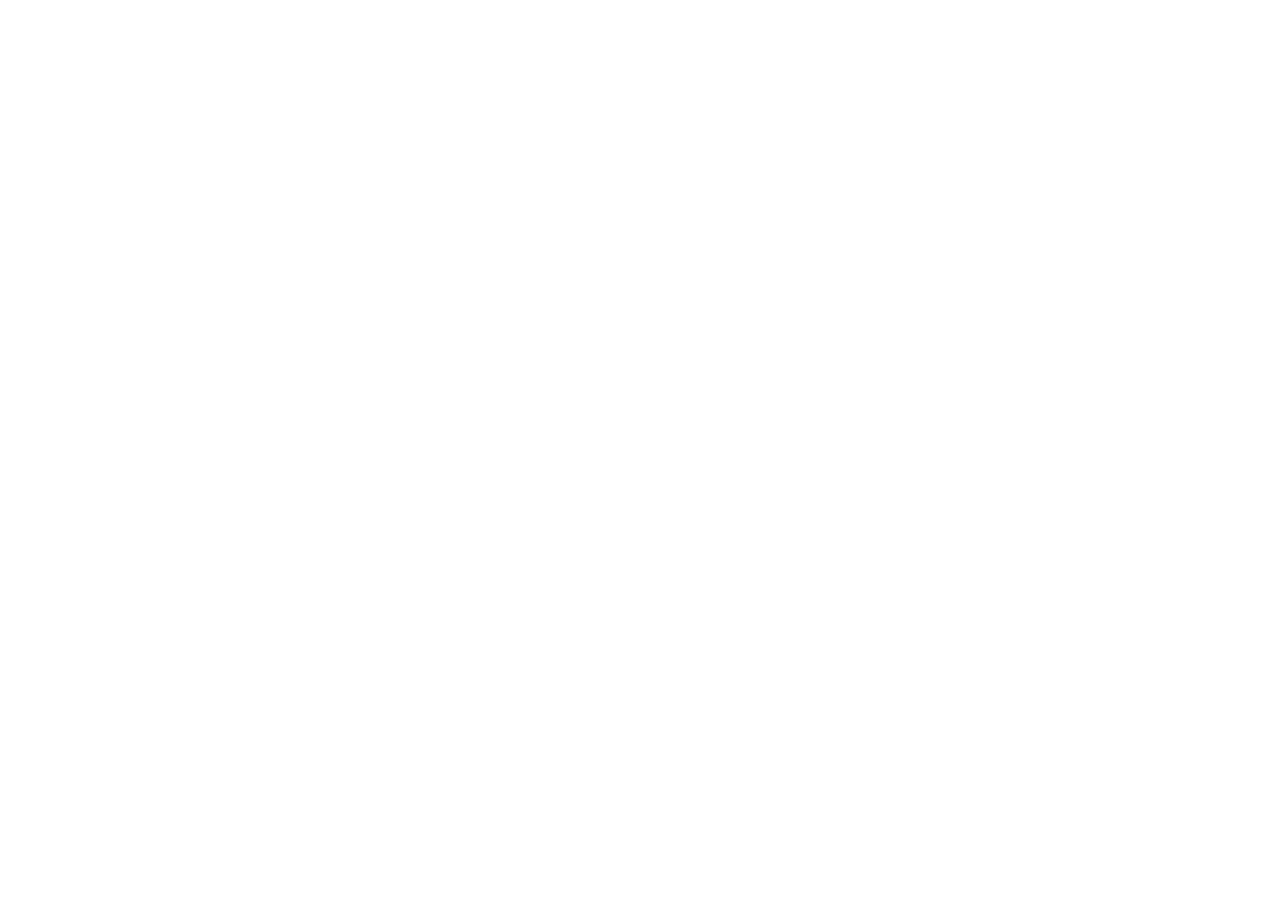
==== zanon alura+/index.html @ 05d80f3f "Add files via upload" ====
<!DOCTYPE html>
<html lang="pt-br">
<head>
    <meta charset="UTF-8">
    <meta http-equiv="X-UA-Compatible" content="IE=edge">
    <meta name="viewport" content="width=device-width, initial-scale=1.0">
    <title>Alura+</title>
    <link rel="stylesheet" href="style.css">
</head>
<body>
    
</body>
</html>
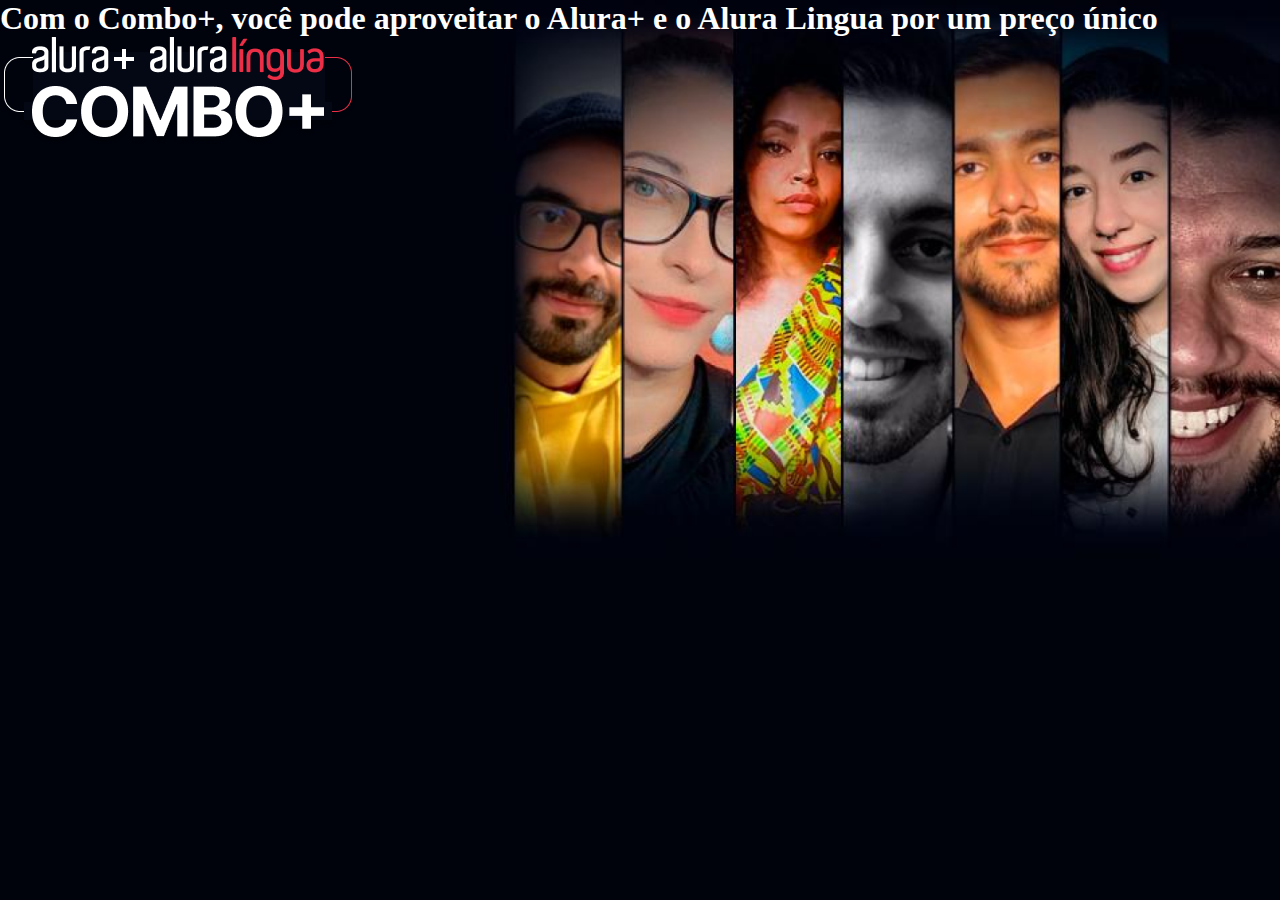
==== commit 52c6ddcb: "Add files via upload" ====
--- a/zanon alura+/index.html
+++ b/zanon alura+/index.html
@@ -8,6 +8,9 @@
     <link rel="stylesheet" href="style.css">
 </head>
 <body>
-    
+    <section class="container principal">
+        <h1>Com o Combo+, você pode aproveitar o Alura+ e o Alura Lingua por um preço único</h1>
+    <img src="img/Combo.png" alt="O combo+ é a junção do alura+ e o alura lingua">
+</section>
 </body>
 </html>--- a/zanon alura+/style.css
+++ b/zanon alura+/style.css
@@ -0,0 +1,26 @@
+:root {
+    --branco-principal: #FFFFFF;
+    --cinza-secundario: #C0C0C0;
+    --botão-azul: #167BF7;
+    --cor-de-fundo: #00030c;
+}
+
+body {
+    background-color: var(--cor-de-fundo);
+    color: var(--branco-principal)
+}
+
+* {
+    margin: 0;
+    padding: 0;
+}
+
+.principal{
+    background-image: url("img/Background.png");
+    background-repeat: no-repeat;
+    background-size: contain;
+}
+
+.container {
+    height: 100vh;
+}
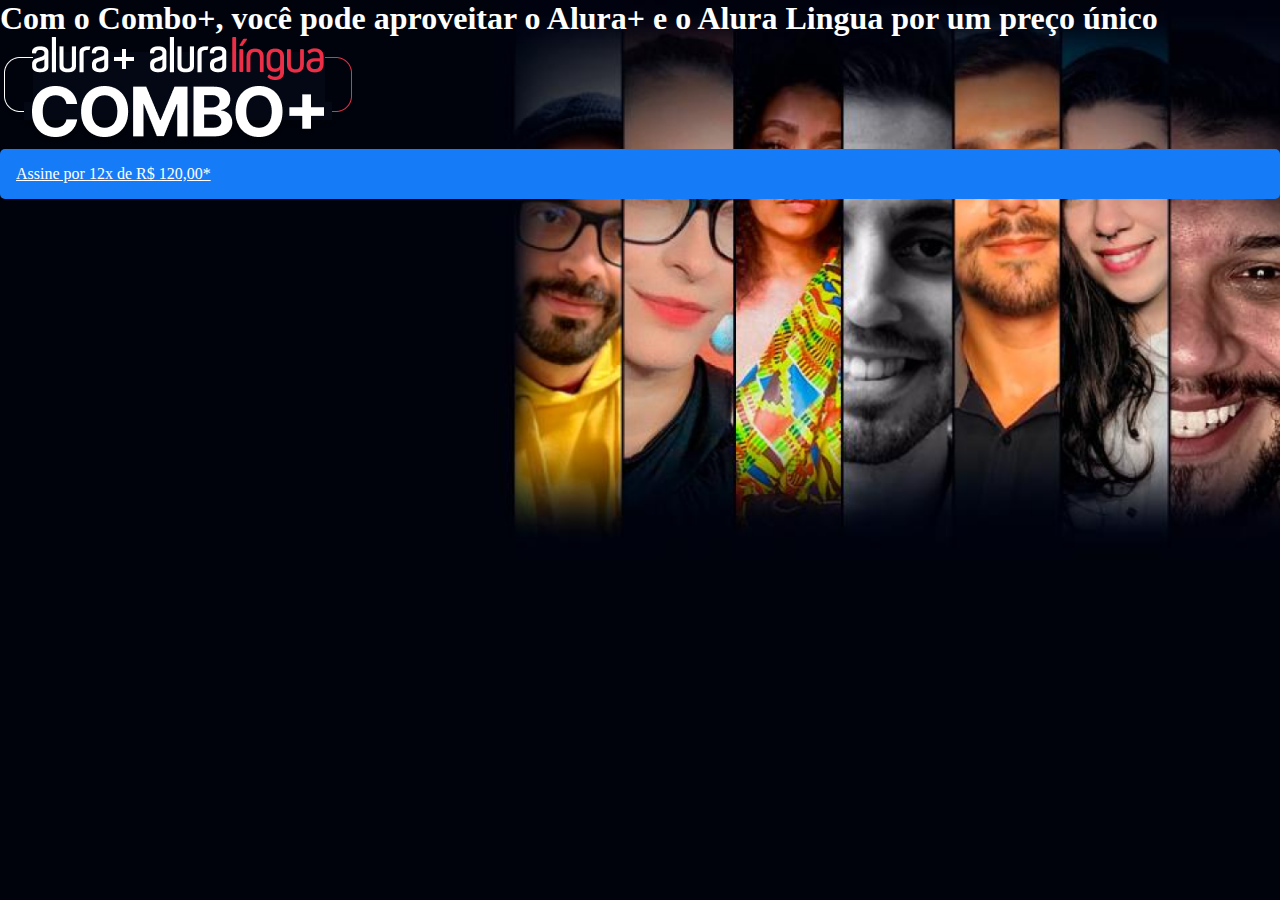
==== commit c27357a2: "Add files via upload" ====
--- a/zanon alura+/index.html
+++ b/zanon alura+/index.html
@@ -1,6 +1,7 @@
 <!DOCTYPE html>
 <html lang="pt-br">
 <head>
+    <title>Alura Plus</title>
     <meta charset="UTF-8">
     <meta http-equiv="X-UA-Compatible" content="IE=edge">
     <meta name="viewport" content="width=device-width, initial-scale=1.0">
@@ -11,6 +12,7 @@
     <section class="container principal">
         <h1>Com o Combo+, você pode aproveitar o Alura+ e o Alura Lingua por um preço único</h1>
     <img src="img/Combo.png" alt="O combo+ é a junção do alura+ e o alura lingua">
+    <a href="www.alura.com.br" class="container__botao">Assine por 12x de R$ 120,00*</a>
 </section>
 </body>
 </html>--- a/zanon alura+/style.css
+++ b/zanon alura+/style.css
@@ -24,3 +24,11 @@
 .container {
     height: 100vh;
 }
+
+.container__botao {
+    background-color: var(--botão-azul);
+    border-radius: 5px;
+    padding: 1em;
+    color: var(--branco-principal);
+    display: block;
+}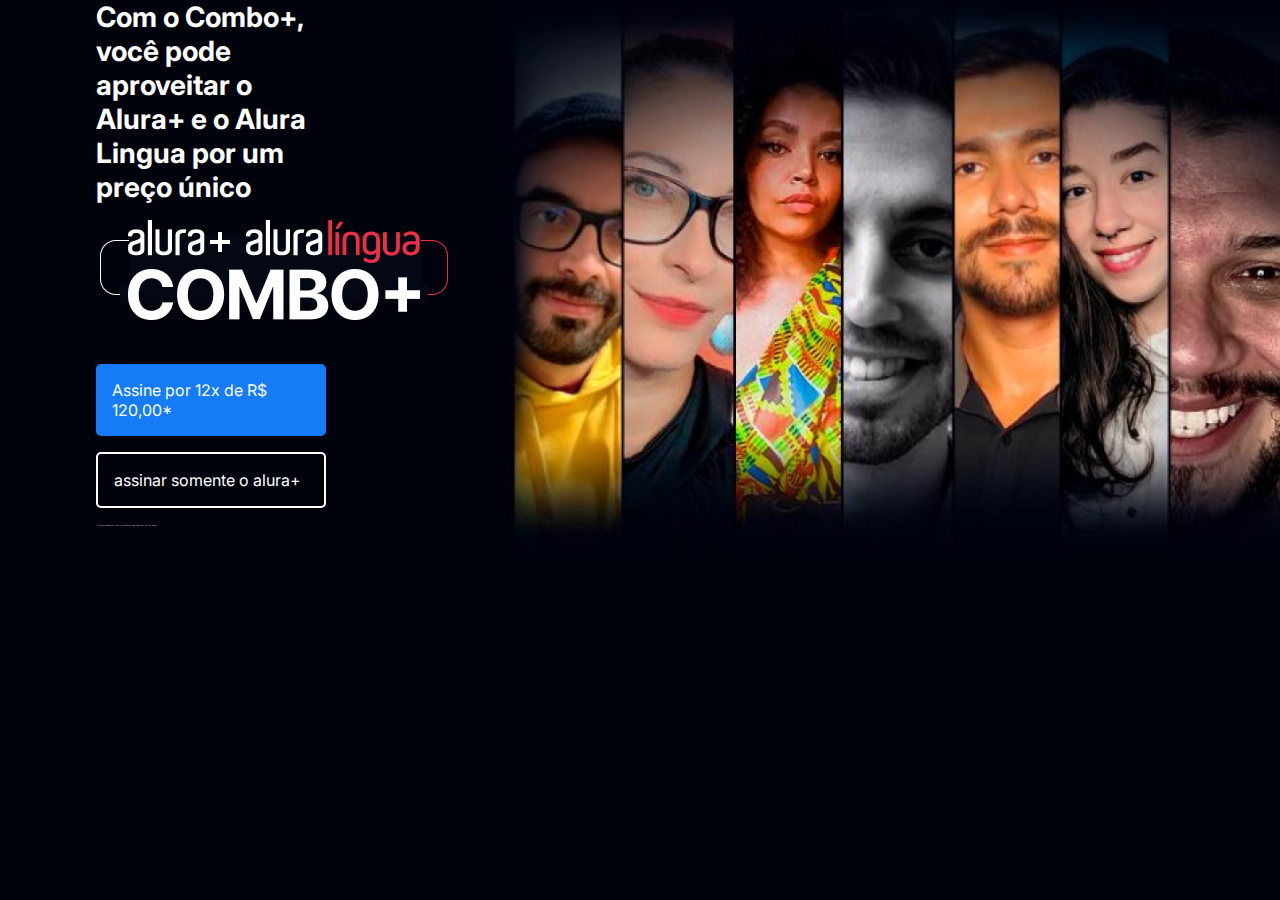
==== commit 34ee1254: "Add files via upload" ====
--- a/zanon alura+/index.html
+++ b/zanon alura+/index.html
@@ -7,12 +7,19 @@
     <meta name="viewport" content="width=device-width, initial-scale=1.0">
     <title>Alura+</title>
     <link rel="stylesheet" href="style.css">
+    <link rel="preconnect" href="https://fonts.googleapis.com">
+    <link rel="preconnect" href="https://fonts.gstatic.com" crossorigin>
+    <link href="https://fonts.googleapis.com/css2?family=Inter:wght@700&display=swap" rel="stylesheet">
 </head>
 <body>
     <section class="container principal">
-        <h1>Com o Combo+, você pode aproveitar o Alura+ e o Alura Lingua por um preço único</h1>
-    <img src="img/Combo.png" alt="O combo+ é a junção do alura+ e o alura lingua">
+        <div class="container__caixa">
+        <h1 class="container__titulo">Com o Combo+, você pode aproveitar o Alura+ e o Alura Lingua por um preço único</h1>
+    <img src="img/Combo.png" alt="O combo+ é a junção do alura+ e o alura lingua" class="container__imagem">
     <a href="www.alura.com.br" class="container__botao">Assine por 12x de R$ 120,00*</a>
+    <a href="www.alura.com.br" class="container__botao botão__secundario">assinar somente o alura+</a>
+    <p class="container__aviso">*o preço podevariar caso a assinatura seja feita em outros planos</p>
+    </div>
 </section>
 </body>
 </html>--- a/zanon alura+/style.css
+++ b/zanon alura+/style.css
@@ -3,11 +3,15 @@
     --cinza-secundario: #C0C0C0;
     --botão-azul: #167BF7;
     --cor-de-fundo: #00030c;
+    --fonte-principal:'inter';
 }
 
 body {
     background-color: var(--cor-de-fundo);
-    color: var(--branco-principal)
+    color: var(--branco-principal);
+    font-family:var(--fonte-principal);
+    font-size: 16px;
+    font-weight: 400;
 }
 
 * {
@@ -23,6 +27,8 @@
 
 .container {
     height: 100vh;
+    display: grid;
+    grid-template-columns: 33% 33% 33%;
 }
 
 .container__botao {
@@ -31,4 +37,29 @@
     padding: 1em;
     color: var(--branco-principal);
     display: block;
+    text-decoration: none;
+    margin-bottom: 1em;
+}
+
+.botão__secundario {
+    background-color: transparent;
+    border: 2px solid var(--branco-principal)
+}
+
+.container__aviso {
+    font-size:2px ;
+    color:var(--cinza-secundario);
+}
+
+.container__titulo {
+    font-size:28px;
+    font-weight: 700;
+}
+
+.container__imagem {
+    margin: 1em 0 2em 0;
+}
+
+.container__caixa {
+    margin:0 6em;
 }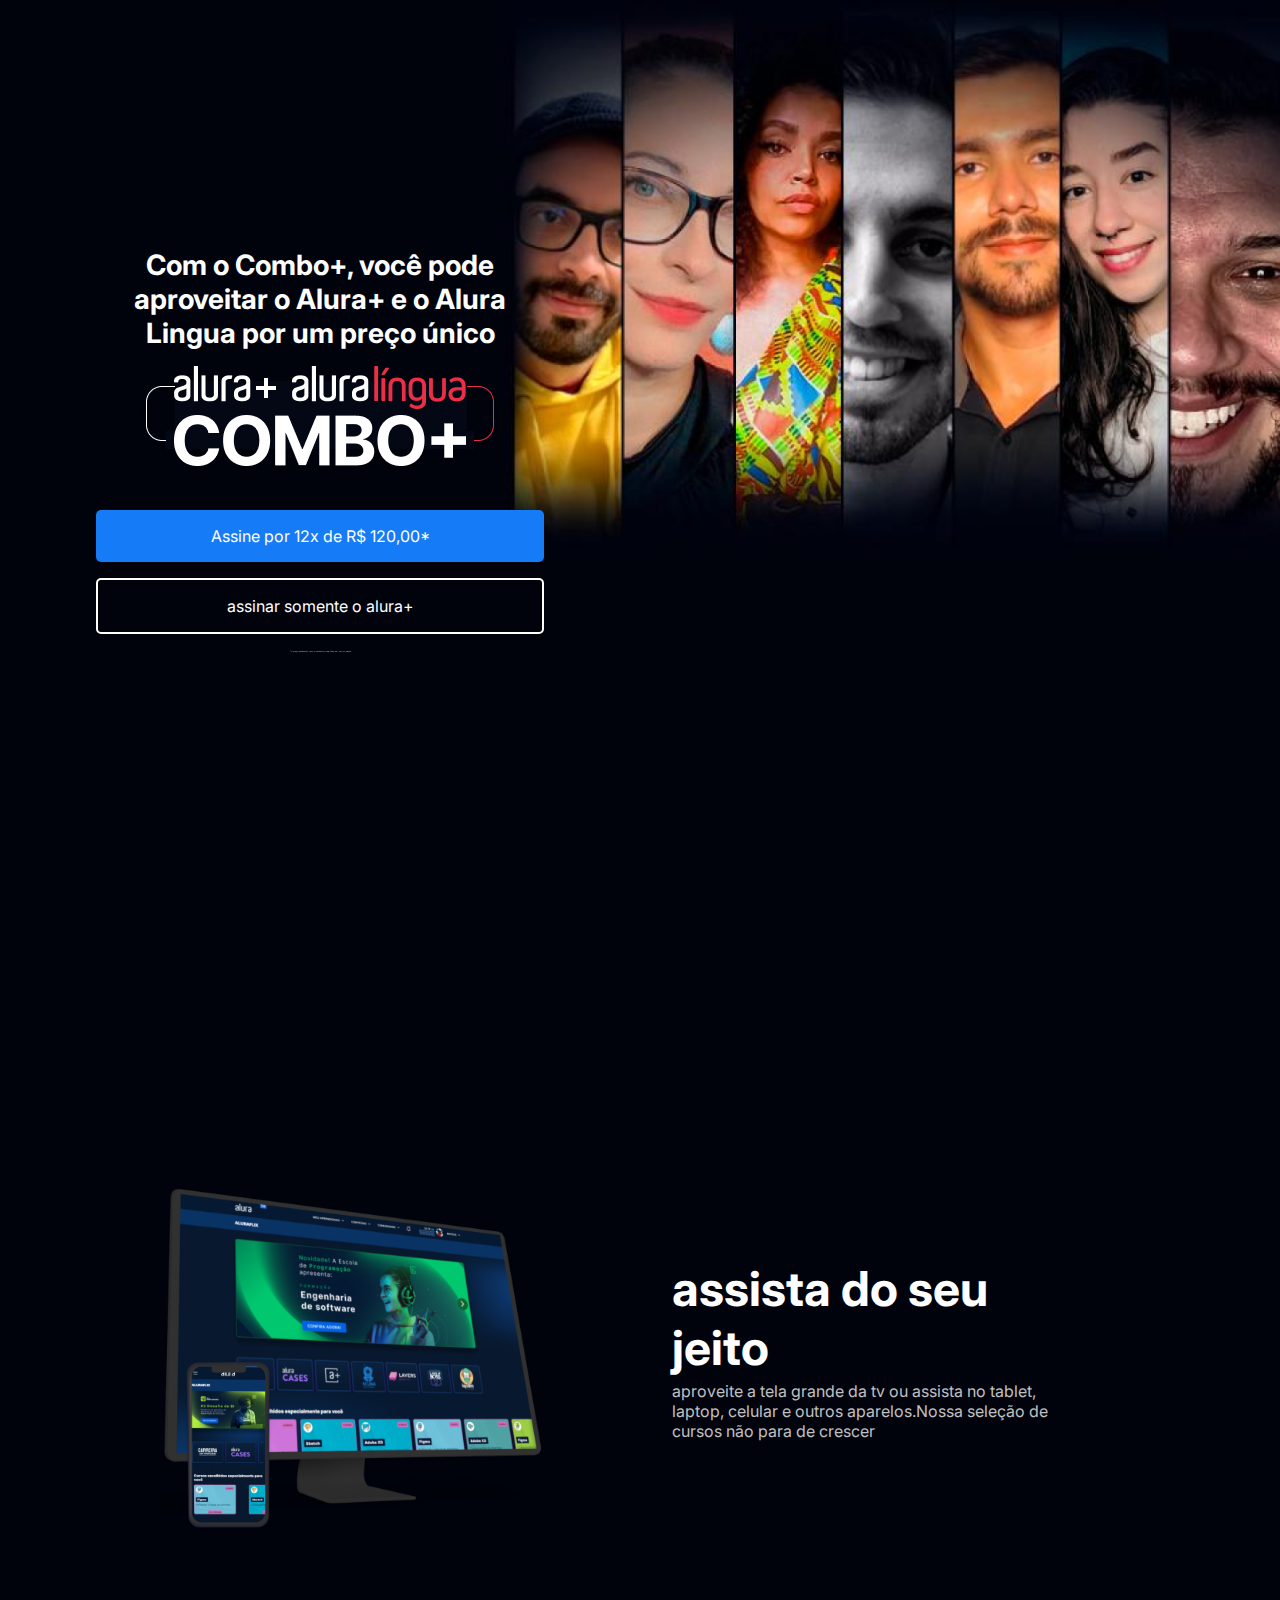
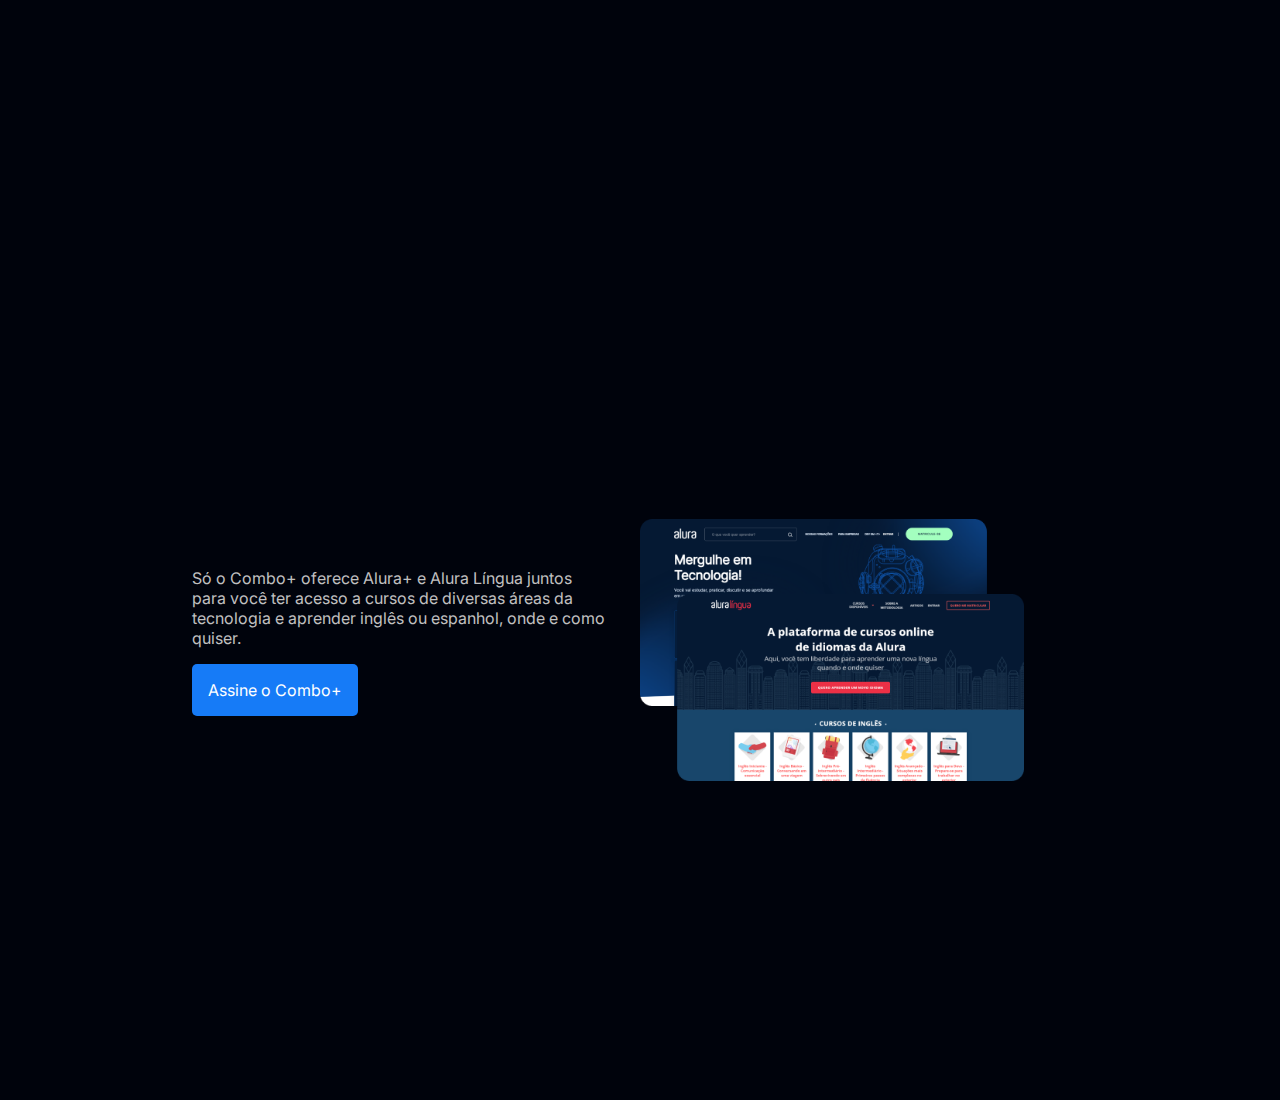
==== commit a031ad4b: "Add files via upload" ====
--- a/zanon alura+/index.html
+++ b/zanon alura+/index.html
@@ -21,5 +21,24 @@
     <p class="container__aviso">*o preço podevariar caso a assinatura seja feita em outros planos</p>
     </div>
 </section>
+
+<section class="container secundario">
+    <img src="img/Plataformas.png" alt="um monitor e um celular com alura plus aberto" class="secundario__imagem">
+    <div class="container__descricao">
+        <h2 class="descricao__titulo">assista do seu jeito</h2>
+        <p class="descricao__texto">aproveite a tela grande da tv ou assista no tablet, laptop, celular e outros
+            aparelos.Nossa seleção de cursos não para de crescer</p>
+    </div>
+</section>
+<section class="container secundario">
+    <div class="container__descricao">
+        <p class="descricao__texto">
+            Só o Combo+ oferece Alura+ e Alura Língua juntos para você ter acesso a cursos de diversas áreas da
+            tecnologia e aprender inglês ou espanhol, onde e como quiser.
+        </p>
+        <a href="www.alura.com.br" class="container__botao secundario__botao" container>Assine o Combo+</a>
+    </div>
+    <img src="img/Telas.png" alt="Tela do alura+ e alura língua" class="secundario__imagem">
+</section>
 </body>
 </html>--- a/zanon alura+/style.css
+++ b/zanon alura+/style.css
@@ -23,12 +23,14 @@
     background-image: url("img/Background.png");
     background-repeat: no-repeat;
     background-size: contain;
+    align-items: center;
+    text-align: center;
 }
 
 .container {
     height: 100vh;
     display: grid;
-    grid-template-columns: 33% 33% 33%;
+    grid-template-columns: 50% 50%;
 }
 
 .container__botao {
@@ -62,4 +64,33 @@
 
 .container__caixa {
     margin:0 6em;
-}+}
+
+.secundario__imagem {
+    width: 80%;
+}
+
+.secundario {
+    align-items: center;
+    margin: 0 10em;
+}
+
+.descricao__titulo {
+    font-weight: 700;
+    font-size: 48px;
+    color: var(--branco-principal);
+    margin-bottom: 0.1em;
+}
+
+.descricao__texto {
+    color: var(--cinza-secundario);
+}
+
+.secundario__botao {
+    display: inline-block;
+    margin-top: 1em;
+}
+
+.container__descricao {
+    padding: 2em;
+}
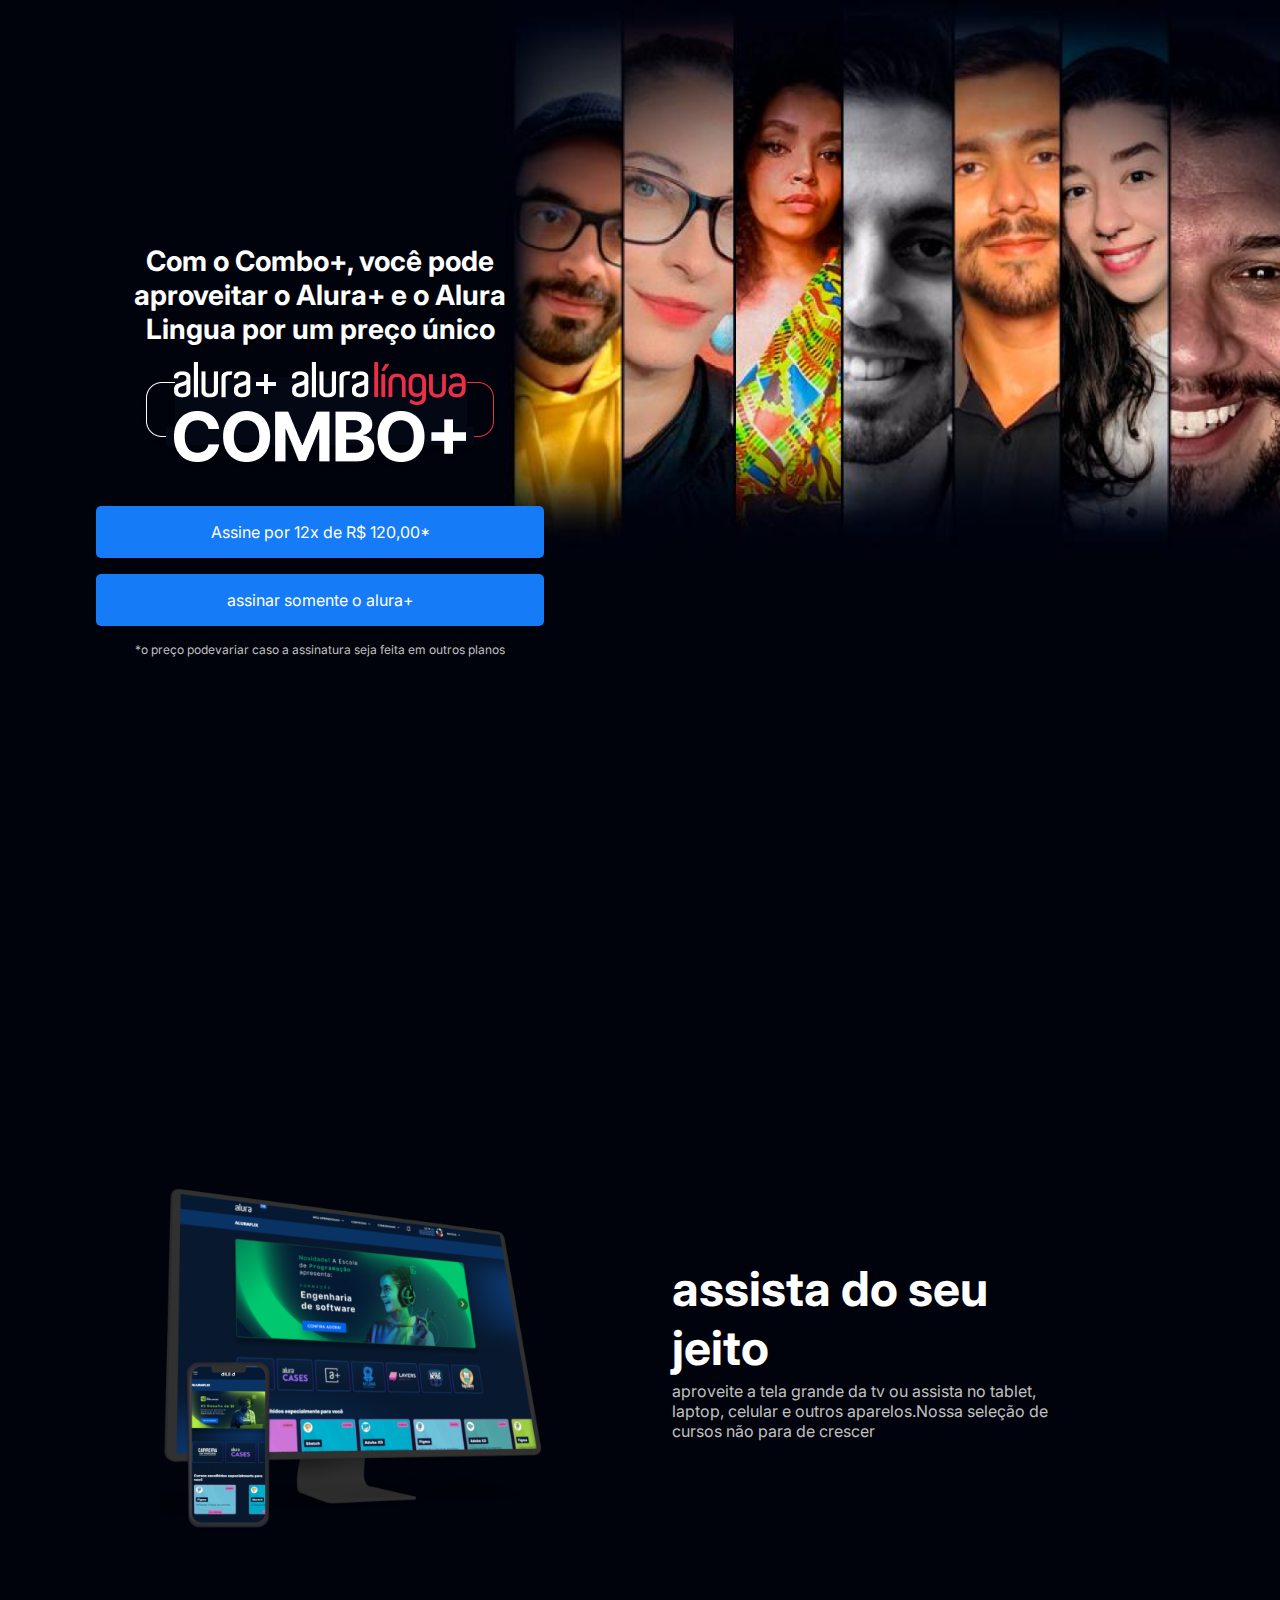
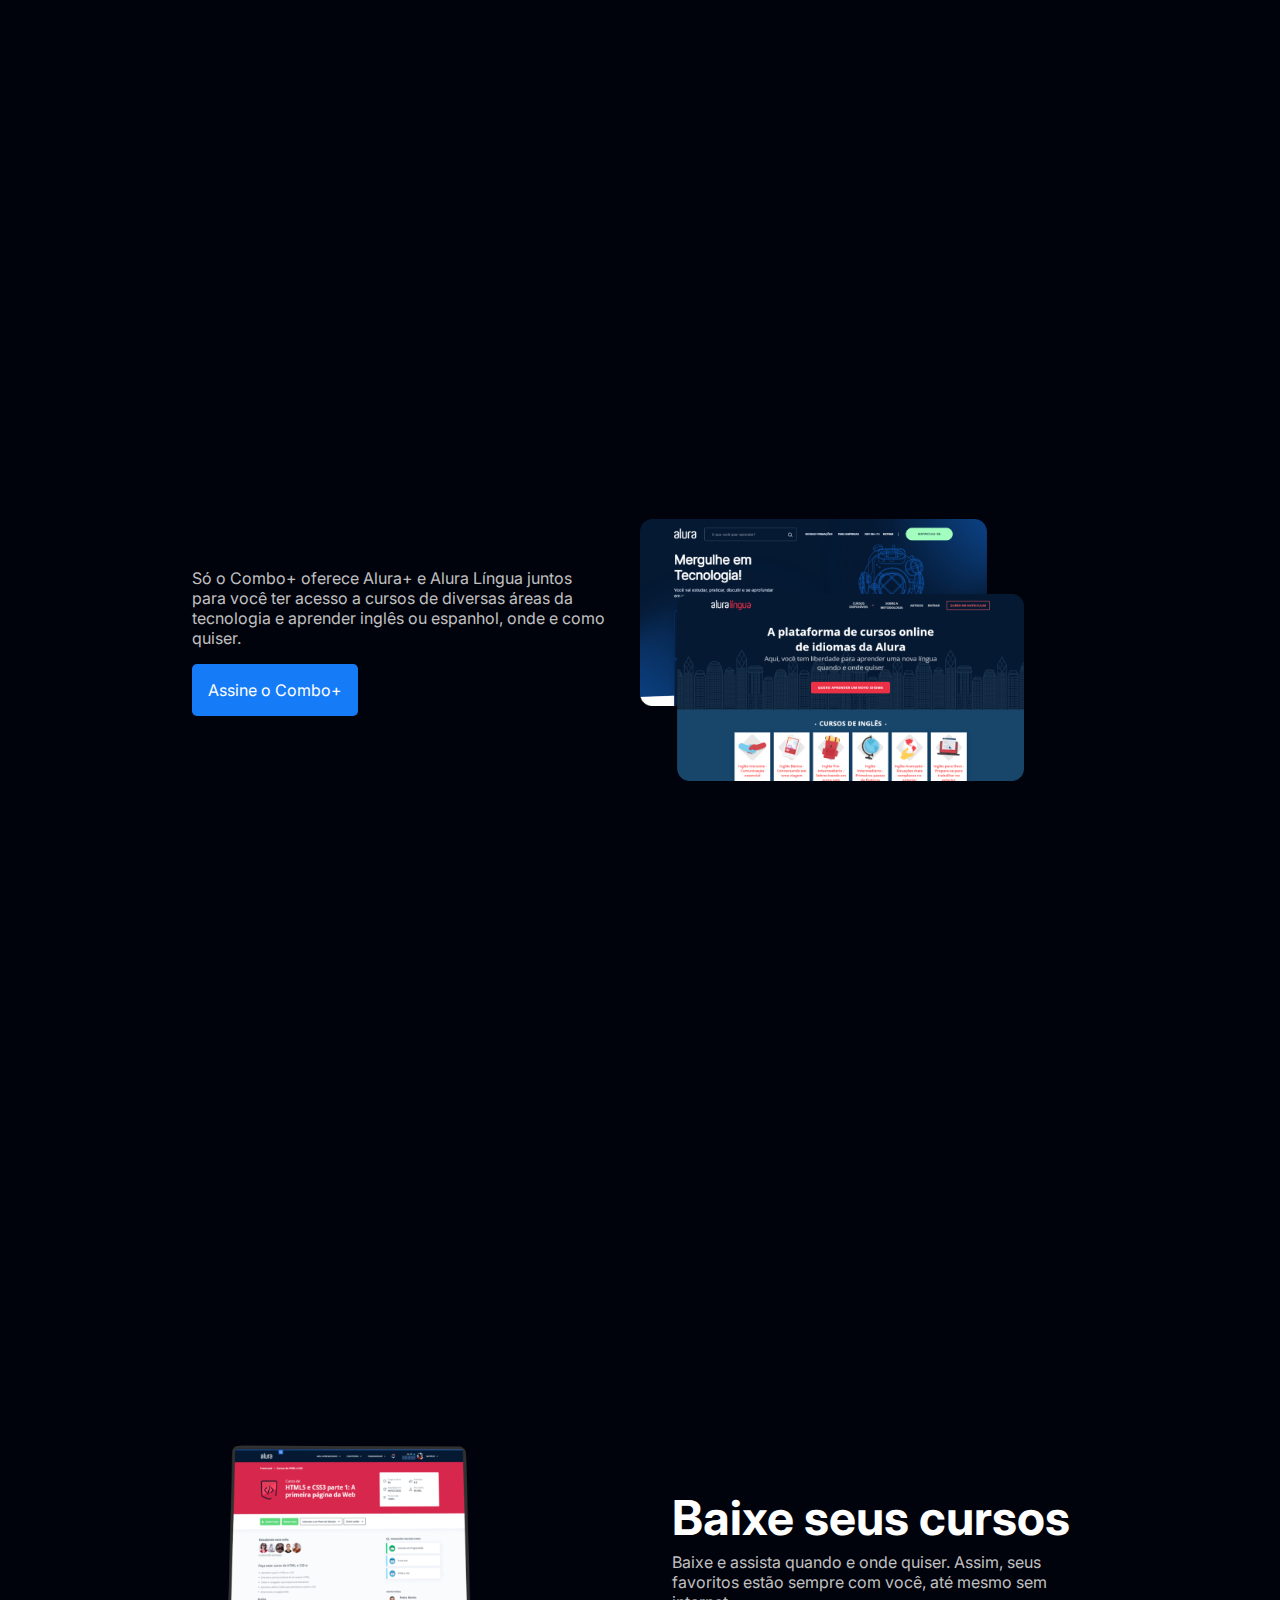
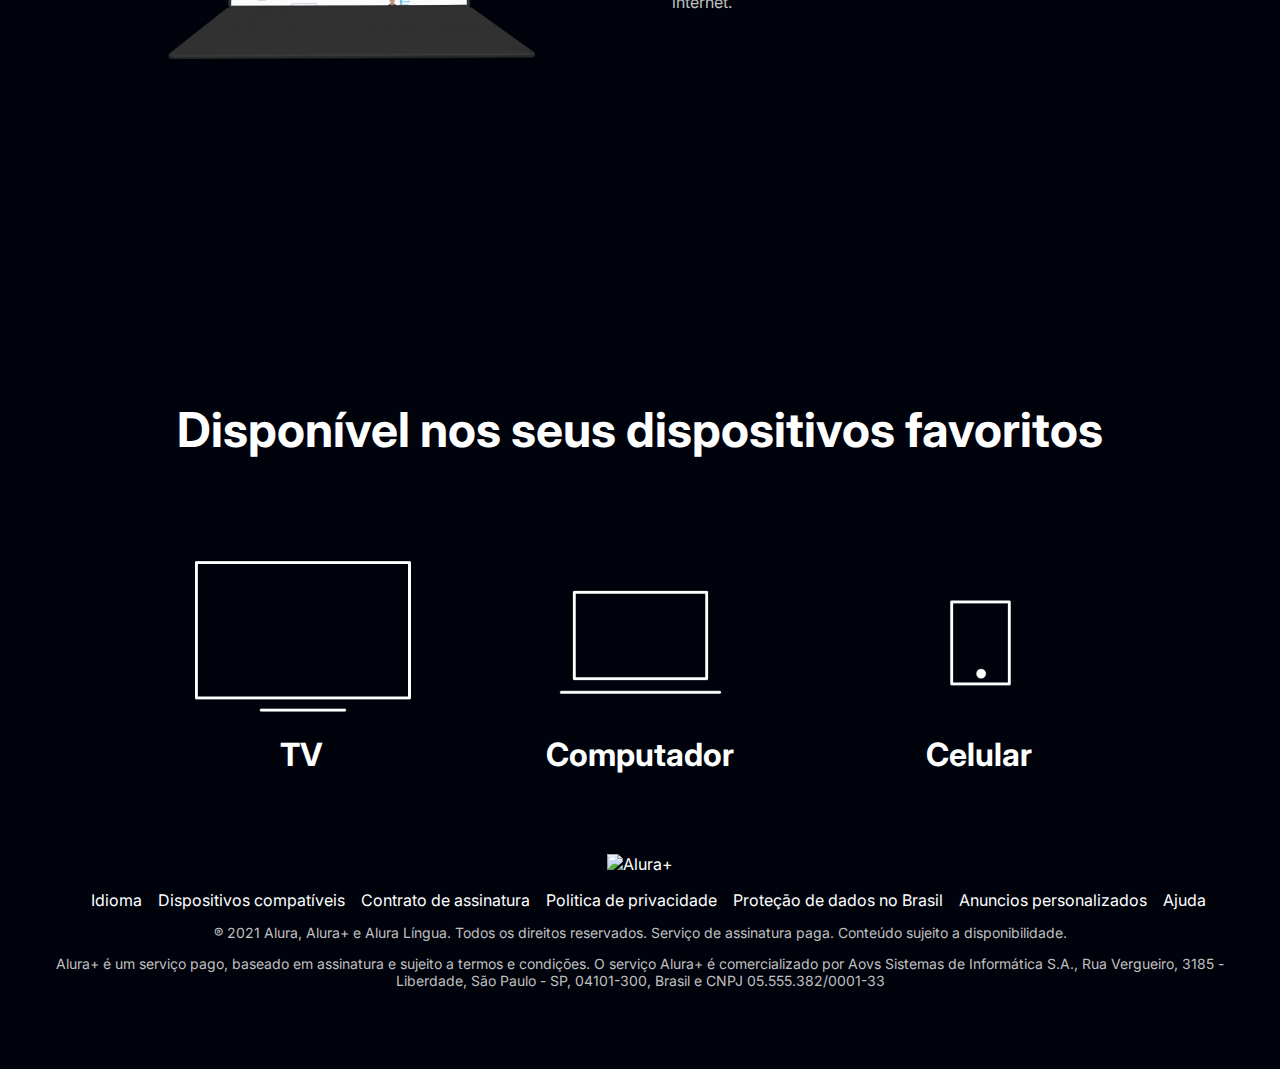
==== commit 2f23a37c: "Add files via upload" ====
--- a/zanon alura+/index.html
+++ b/zanon alura+/index.html
@@ -40,5 +40,67 @@
     </div>
     <img src="img/Telas.png" alt="Tela do alura+ e alura língua" class="secundario__imagem">
 </section>
+<section class="container secundario">
+    <img src="img/Notebook.png" alt="Notebook com a página do curso HTML5 e CSS3 da Alura aberta"
+            class="secundario__imagem">
+        <div class="container__descricao">
+            <h2 class="descricao__titulo">Baixe seus cursos</h2>
+            <p class="descricao__texto">Baixe e assista quando e onde quiser. Assim, seus favoritos estão sempre com
+                você, até mesmo sem internet.</p>
+        </div>
+
+</section>
+
+<section class="dispositivos">
+    <h2 class="dispositivos__titulo">Disponível nos seus dispositivos favoritos</h2>
+    <ul class="dispositivos__lista">
+        <li>
+            <img src="img/tv.png" alt="Ícone de televisão">
+            <h3 class="lista__item">TV</h3>
+        </li>
+        <li>
+            <img src="img/computador.png" alt="Ícone de computador">
+            <h3 class="lista__item">Computador</h3>
+        </li>
+        <li>
+            <img src="img/celular.png" alt="Ícone de celular">
+            <h3 class="lista__item">Celular</h3>
+        </li>
+    </ul>
+</section>
+
+<footer class="rodape">
+    <img src="img/Logo.png" alt="Alura+" class="rodape__logo">
+    <ul class="rodape__lista">
+        <li class="lista__link">
+            <a href="#">Idioma</a>
+        </li>
+        <li class="lista__link">
+            <a href="#">Dispositivos compatíveis</a>
+        </li>
+        <li class="lista__link">
+            <a href="#">Contrato de assinatura</a>
+        </li>
+        <li class="lista__link">
+            <a href="#">Politica de privacidade</a>
+        </li>
+        <li class="lista__link">
+            <a href="#">Proteção de dados no Brasil</a>
+        </li>
+        <li class="lista__link">
+            <a href="#">Anuncios personalizados</a>
+        </li>
+        <li class="lista__link">
+            <a href="#">Ajuda</a>
+        </li>
+    </ul>
+    <p class="rodape__texto">® 2021 Alura, Alura+ e Alura Língua. Todos os direitos reservados. Serviço de
+        assinatura paga. Conteúdo sujeito a disponibilidade.</p>
+    <p class="rodape__texto">Alura+ é um serviço pago, baseado em assinatura e sujeito a termos e condições. O
+        serviço Alura+ é comercializado por Aovs Sistemas de Informática S.A., Rua Vergueiro, 3185 - Liberdade, São
+        Paulo - SP, 04101-300, Brasil e CNPJ 05.555.382/0001-33</p>
+        </footer>
+
 </body>
+
 </html>--- a/zanon alura+/style.css
+++ b/zanon alura+/style.css
@@ -1,15 +1,16 @@
 :root {
     --branco-principal: #FFFFFF;
     --cinza-secundario: #C0C0C0;
-    --botão-azul: #167BF7;
-    --cor-de-fundo: #00030c;
-    --fonte-principal:'inter';
+    --botao-azul: #167BF7;
+    --cor-de-fundo: #00030C;
+    --fonte-principal: 'Inter';
+    --botao-azul-efeito: #3c92fa;
 }
 
 body {
     background-color: var(--cor-de-fundo);
     color: var(--branco-principal);
-    font-family:var(--fonte-principal);
+    font-family: var(--fonte-principal);
     font-size: 16px;
     font-weight: 400;
 }
@@ -19,7 +20,7 @@
     padding: 0;
 }
 
-.principal{
+.principal {
     background-image: url("img/Background.png");
     background-repeat: no-repeat;
     background-size: contain;
@@ -34,7 +35,7 @@
 }
 
 .container__botao {
-    background-color: var(--botão-azul);
+    background-color: var(--botao-azul);
     border-radius: 5px;
     padding: 1em;
     color: var(--branco-principal);
@@ -43,18 +44,18 @@
     margin-bottom: 1em;
 }
 
-.botão__secundario {
+.botao_secundario {
     background-color: transparent;
     border: 2px solid var(--branco-principal)
 }
 
 .container__aviso {
-    font-size:2px ;
-    color:var(--cinza-secundario);
+    font-size: 12px;
+    color: var(--cinza-secundario);
 }
 
 .container__titulo {
-    font-size:28px;
+    font-size: 28px;
     font-weight: 700;
 }
 
@@ -63,7 +64,7 @@
 }
 
 .container__caixa {
-    margin:0 6em;
+    margin: 0 6em;
 }
 
 .secundario__imagem {
@@ -94,3 +95,61 @@
 .container__descricao {
     padding: 2em;
 }
+
+.dispositivos__lista {
+    display: flex;
+    justify-content: center;
+    list-style-type: none;
+    margin: 5em 0;
+}
+
+.dispositivos {
+    text-align: center;
+}
+
+.dispositivos__titulo {
+    font-size: 48px;
+    color: var(--branco-principal);
+}
+
+.lista__item {
+    font-size: 32px;
+    color: var(--branco-principal);
+}
+
+.rodape {
+    text-align: center;
+    margin: 5em 3em;
+}
+
+.rodape__lista {
+    display: flex;
+    justify-content: center;
+    list-style-type: none;
+    margin-top: 1em;
+}
+
+.lista__link a{
+    text-decoration: none;
+    color: var(--branco-principal);
+    margin-left: 1em;
+}
+
+.rodape__texto {
+    margin: 1em 0;
+    color: var(--cinza-secundario);
+    font-size: 14px;
+}
+
+.lista__link a:hover {
+    color: var(--botao-azul);
+}
+
+.lista__link a:active {
+    color: purple;
+}
+
+.container__botao:hover {
+    background-color: var(--botao-azul-efeito);
+    color: var(--cor-de-fundo);
+}